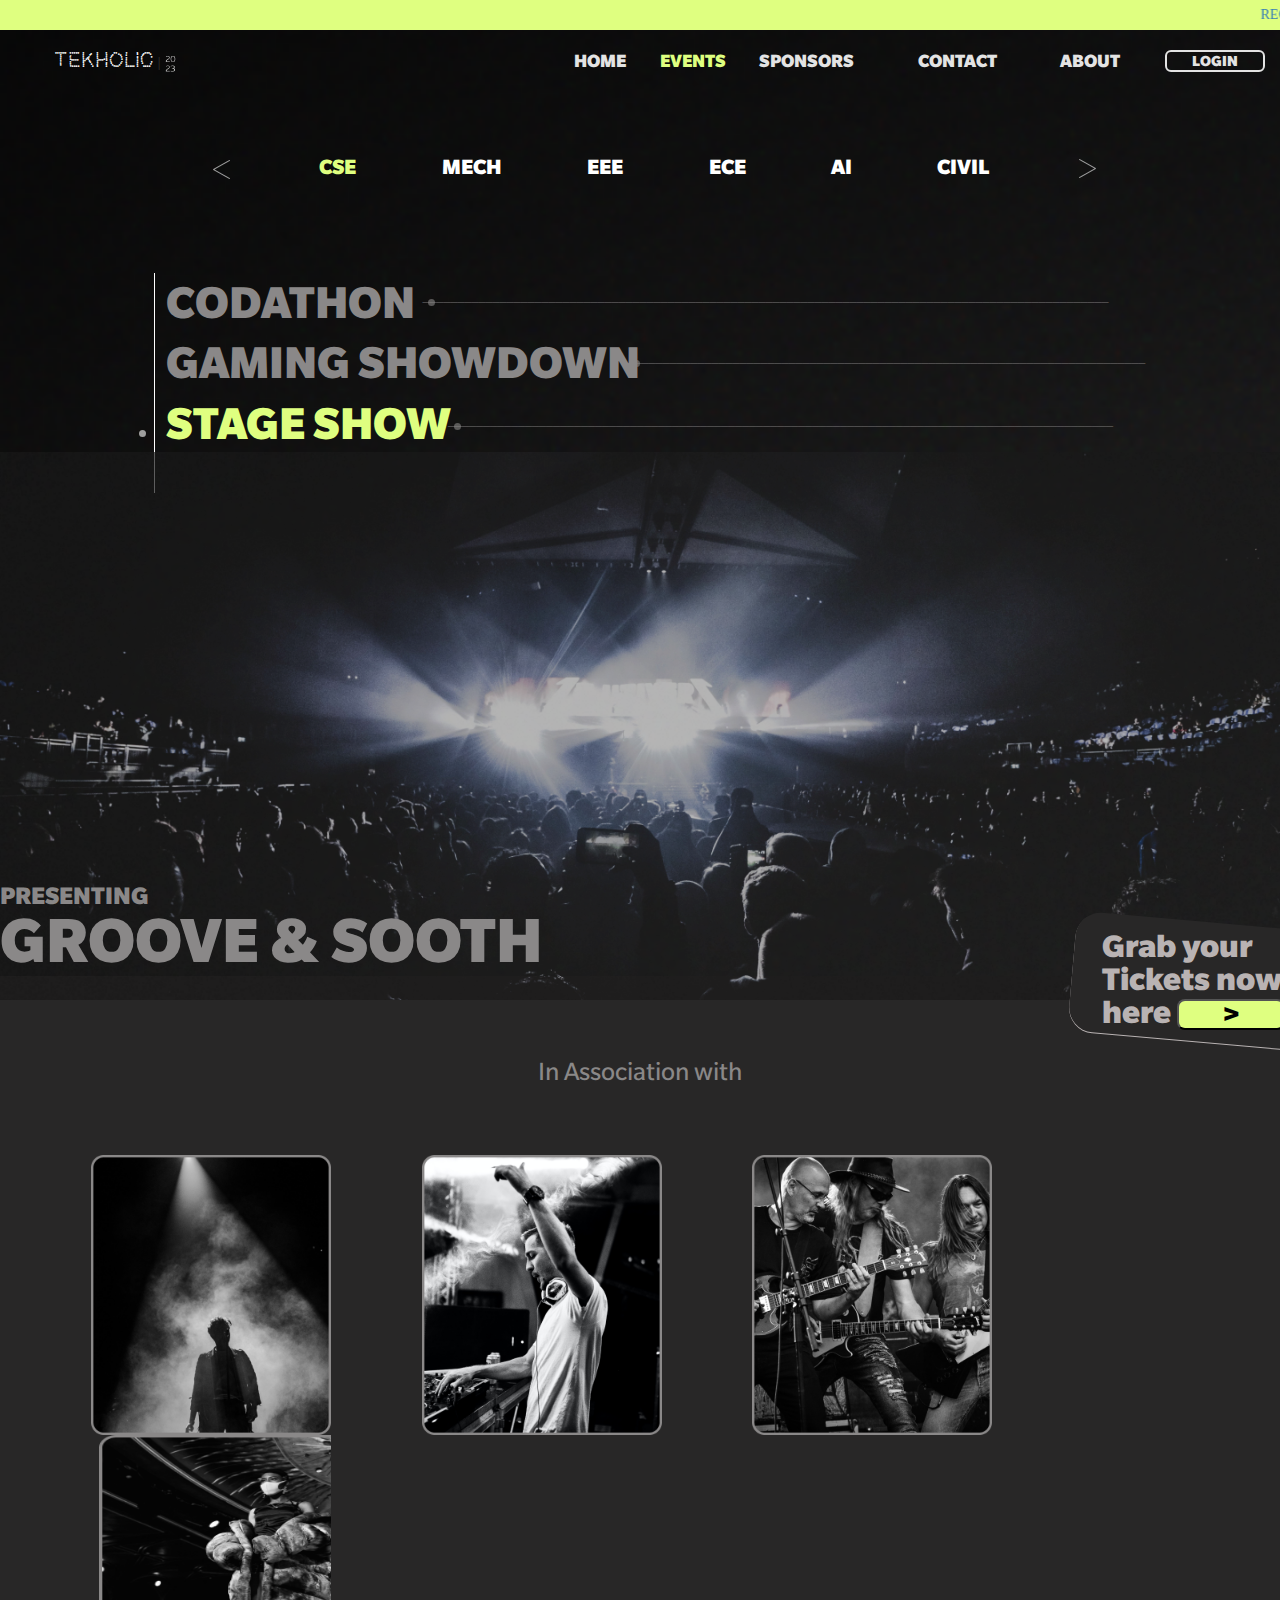
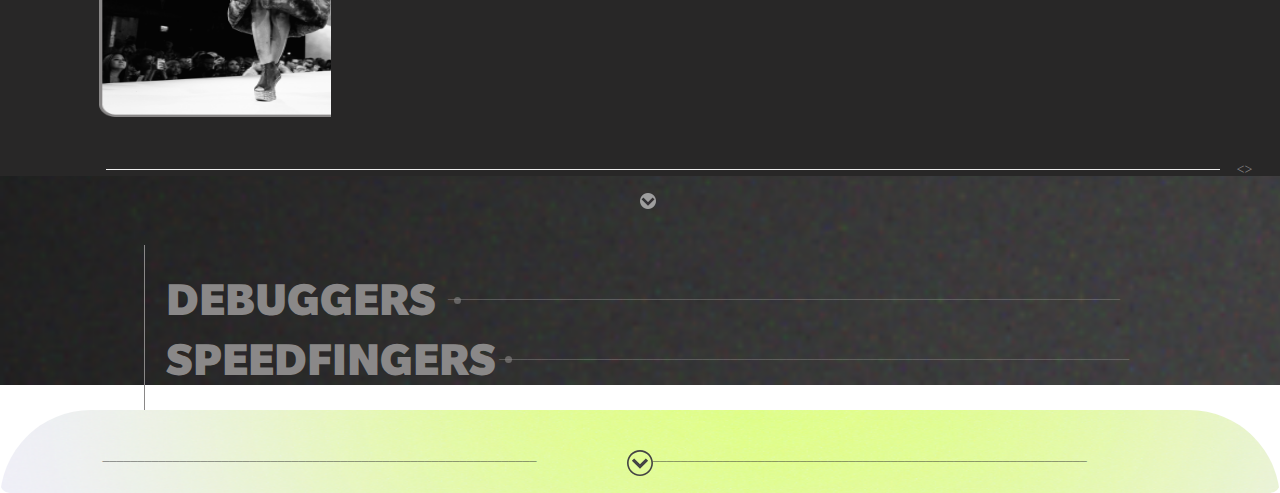
==== CSE.HTML @ 0b1e050f "code2canvas" ====
<!DOCTYPE html>
<html lang="en">

<head>
  <title>TEKHOLIC</title>
  <link rel="icon" type="image/x-icon" href="Icons/2333.png">
  <meta charset="utf-8">
  <meta name="viewport" content="width=device-width, initial-scale=1">
  <link rel="stylesheet" href="https://maxcdn.bootstrapcdn.com/bootstrap/3.4.1/css/bootstrap.min.css">
  <script src="https://ajax.googleapis.com/ajax/libs/jquery/3.6.4/jquery.min.js"></script>
  <script src="https://maxcdn.bootstrapcdn.com/bootstrap/3.4.1/js/bootstrap.min.js"></script>
  <link href="https://cdn.jsdelivr.net/npm/bootstrap@5.3.0/dist/css/bootstrap.min.css" rel="stylesheet"
    integrity="sha384-9ndCyUaIbzAi2FUVXJi0CjmCapSmO7SnpJef0486qhLnuZ2cdeRhO02iuK6FUUVM" crossorigin="anonymous">
  <script src="https://cdn.jsdelivr.net/npm/bootstrap@5.3.0/dist/js/bootstrap.bundle.min.js"
    integrity="sha384-geWF76RCwLtnZ8qwWowPQNguL3RmwHVBC9FhGdlKrxdiJJigb/j/68SIy3Te4Bkz"
    crossorigin="anonymous"></script>
  <link rel="stylesheet" href="style.css" type="text/css">
  <link rel="stylesheet" href="https://www.fontsaddict.com/fontface/american-captain.ttf">
  <link rel="stylesheet" href="https://maxcdn.bootstrapcdn.com/bootstrap/3.4.1/css/bootstrap.min.css">
  <script src="https://ajax.googleapis.com/ajax/libs/jquery/3.7.1/jquery.min.js"></script>
  <script src="https://maxcdn.bootstrapcdn.com/bootstrap/3.4.1/js/bootstrap.min.js"></script>
</head>

<body class="cse-bg">
  <div>
    <marquee onclick = "window.location.href='uc.html';" style="width: 100%; background-color: #dfff80; height: 30px;">
      <div style="margin-top: 5px;">
        <a style="margin-left: 30px;">REGISTER</a>
        <a style="margin-left: 15px;">&nearr;</a>
        <a style="margin-left: 30px;">REGISTER</a>
        <a style="margin-left: 15px;">&nearr;</a>
        <a style="margin-left: 30px;">REGISTER</a>
        <a style="margin-left: 15px;">&nearr;</a>
        <a style="margin-left: 30px;">REGISTER</a>
        <a style="margin-left: 15px;">&nearr;</a>
        <a style="margin-left: 30px;">REGISTER</a>
        <a style="margin-left: 15px;">&nearr;</a>
        <a style="margin-left: 30px;">REGISTER</a>
        <a style="margin-left: 15px;">&nearr;</a>
        <a style="margin-left: 30px;">REGISTER</a>
        <a style="margin-left: 15px;">&nearr;</a>
        <a style="margin-left: 30px;">REGISTER</a>
        <a style="margin-left: 15px;">&nearr;</a>
        <a style="margin-left: 30px;">REGISTER</a>
        <a style="margin-left: 15px;">&nearr;</a>
        <a style="margin-left: 30px;">REGISTER</a>
        <a style="margin-left: 15px;">&nearr;</a>
        <a style="margin-left: 30px;">REGISTER</a>
        <a style="margin-left: 15px;">&nearr;</a>
        <a style="margin-left: 30px;">REGISTER</a>
        <a style="margin-left: 15px;">&nearr;</a>
        <a style="margin-left: 30px;">REGISTER</a>
        <a style="margin-left: 15px;">&nearr;</a>
        <a style="margin-left: 30px;">REGISTER</a>
        <a style="margin-left: 15px;">&nearr;</a>
        <a style="margin-left: 30px;">REGISTER<a>
            <a style="margin-left: 15px;">&nearr;<a>
                <a style="margin-left: 30px;">REGISTER</a>
                <a style="margin-left: 15px;">&nearr;</a>
                <a style="margin-left: 30px;">REGISTER</a>
                <a style="margin-left: 15px;">&nearr;</a>
                <a style="margin-left: 30px;">REGISTER</a>
                <a style="margin-left: 15px;">&nearr;</a>
                <a style="margin-left: 30px;">REGISTER</a>
                <a style="margin-left: 15px;">&nearr;</a>
                <a style="margin-left: 30px;">REGISTER</a>
                <a style="margin-left: 15px;">&nearr;</a>
                <a style="margin-left: 30px;">REGISTER</a>
                <a style="margin-left: 15px;">&nearr;</a>
                <a style="margin-left: 30px;">REGISTER</a>
                <a style="margin-left: 15px;">&nearr;</a>
                <a style="margin-left: 30px;">REGISTER</a>
                <a style="margin-left: 15px;">&nearr;</a>
                <a style="margin-left: 30px;">REGISTER</a>
                <a style="margin-left: 15px;">&nearr;</a>
                <a style="margin-left: 30px;">REGISTER</a>
                <a style="margin-left: 15px;">&nearr;</a>
                <a style="margin-left: 30px;">REGISTER</a>
                <a style="margin-left: 15px;">&nearr;</a>
                <a style="margin-left: 30px;">REGISTER</a>
                <a style="margin-left: 15px;">&nearr;</a>
                <a style="margin-left: 30px;">REGISTER</a>
                <a style="margin-left: 15px;">&nearr;</a>
                <a style="margin-left: 30px;">REGISTER</a>
                <a style="margin-left: 15px;">&nearr;</a>
                <a style="margin-left: 30px;">REGISTER</a>
                <a style="margin-left: 15px;">&nearr;</a>
                <a style="margin-left: 30px;">REGISTER</a>
                <a style="margin-left: 15px;">&nearr;</a>
                <a style="margin-left: 30px;">REGISTER</a>
                <a style="margin-left: 15px;">&nearr;</a>
                <a style="margin-left: 30px;">REGISTER</a>
                <a style="margin-left: 15px;">&nearr;</a>
                <a style="margin-left: 30px;">REGISTER</a>
                <a style="margin-left: 15px;">&nearr;</a>
                <a style="margin-left: 30px;">REGISTER</a>
                <a style="margin-left: 15px;">&nearr;</a>
                <a style="margin-left: 30px;">REGISTER</a>
                <a style="margin-left: 15px;">&nearr;</a>
                <a style="margin-left: 30px;">REGISTER</a>
                <a style="margin-left: 15px;">&nearr;</a>
                <a style="margin-left: 30px;">REGISTER</a>
                <a style="margin-left: 15px;">&nearr;</a>
                <a style="margin-left: 30px;">REGISTER</a>
                <a style="margin-left: 15px;">&nearr;</a>
                <a style="margin-left: 30px;">REGISTER</a>
                <a style="margin-left: 15px;">&nearr;</a>
                <a style="margin-left: 30px;">REGISTER</a>
                <a style="margin-left: 15px;">&nearr;</a>
                <a style="margin-left: 30px;">REGISTER</a>
                <a style="margin-left: 15px;">&nearr;</a>
                <a style="margin-left: 30px;">REGISTER</a>
                <a style="margin-left: 15px;">&nearr;</a>
                <a style="margin-left: 30px;">REGISTER<a>
                    <a style="margin-left: 15px;">&nearr;</a>
                    <a style="margin-left: 30px;">REGISTER</a>
                    <a style="margin-left: 15px;">&nearr;</a>
                    <a style="margin-left: 30px;">REGISTER</a>
                    <a style="margin-left: 15px;">&nearr;</a>
                    <a style="margin-left: 30px;">REGISTER</a>
                    <a style="margin-left: 15px;">&nearr;</a>
                    <a style="margin-left: 30px;">REGISTER</a>
                    <a style="margin-left: 15px;">&nearr;</a>
                    <a style="margin-left: 30px;">REGISTER</a>
                    <a style="margin-left: 15px;">&nearr;</a>
                    <a style="margin-left: 30px;">REGISTER</a>
                    <a style="margin-left: 15px;">&nearr;</a>
                    <a style="margin-left: 30px;">REGISTER</a>
                    <a style="margin-left: 15px;">&nearr;</a>
                    <a style="margin-left: 30px;">REGISTER</a>
                    <a style="margin-left: 15px;">&nearr;</a>
                    <a style="margin-left: 30px;">REGISTER</a>
                    <a style="margin-left: 15px;">&nearr;</a>
                    <a style="margin-left: 30px;">REGISTER</a>
                    <a style="margin-left: 15px;">&nearr;</a>
                    <a style="margin-left: 30px;">REGISTER</a>
                    <a style="margin-left: 15px;">&nearr;</a>
                    <a style="margin-left: 30px;">REGISTER</a>
                    <a style="margin-left: 15px;">&nearr;</a>
                    <a style="margin-left: 30px;">REGISTER</a>
                    <a style="margin-left: 15px;">&nearr;</a>
                    <a style="margin-left: 30px;">REGISTER</a>
                    <a style="margin-left: 15px;">&nearr;</a>
                    <a style="margin-left: 30px;">REGISTER</a>
                    <a style="margin-left: 15px;">&nearr;</a>
                    <a style="margin-left: 30px;">REGISTER</a>
                    <a style="margin-left: 15px;">&nearr;</a>
                    <a style="margin-left: 30px;">REGISTER</a>
                    <a style="margin-left: 15px;">&nearr;</a>
                    <a style="margin-left: 30px;">REGISTER</a>
                    <a style="margin-left: 15px;">&nearr;</a>
                    <a style="margin-left: 30px;">REGISTER</a>
                    <a style="margin-left: 15px;">&nearr;</a>
                    <a style="margin-left: 30px;">REGISTER</a>
                    <a style="margin-left: 15px;">&nearr;</a>
                    <a style="margin-left: 30px;">REGISTER</a>
                    <a style="margin-left: 15px;">&nearr;</a>
                    <a style="margin-left: 30px;">REGISTER</a>
                    <a style="margin-left: 15px;">&nearr;</a>
                    <a style="margin-left: 30px;">REGISTER</a>
                    <a style="margin-left: 15px;">&nearr;</a>
                    <a style="margin-left: 30px;">REGISTER</a>
                    <a style="margin-left: 15px;">&nearr;</a>
                    <a style="margin-left: 30px;">REGISTER</a>
                    <a style="margin-left: 15px;">&nearr;</a>
                    <a style="margin-left: 30px;">REGISTER</a>
                    <a style="margin-left: 15px;">&nearr;</a>
                    <a style="margin-left: 30px;">REGISTER</a>
                    <a style="margin-left: 15px;">&nearr;</a>
                    <a style="margin-left: 30px;">REGISTER</a>
                    <a style="margin-left: 15px;">&nearr;</a>
                    <a style="margin-left: 30px;">REGISTER</a>
                    <a style="margin-left: 15px;">&nearr;</a>
                    <a style="margin-left: 30px;">REGISTER</a>
                    <a style="margin-left: 15px;">&nearr;</a>
                    <a style="margin-left: 30px;">REGISTER</a>
                    <a style="margin-left: 15px;">&nearr;</a>
                    <a style="margin-left: 30px;">REGISTER</a>
                    <a style="margin-left: 15px;">&nearr;</a>
                    <a style="margin-left: 30px;">REGISTER</a>
                    <a style="margin-left: 15px;">&nearr;</a>
                    <a style="margin-left: 30px;">REGISTER</a>
                    <a style="margin-left: 15px;">&nearr;</a>
                    <a style="margin-left: 30px;">REGISTER</a>
                    <a style="margin-left: 15px;">&nearr;</a>
                    <a style="margin-left: 30px;">REGISTER</a>
                    <a style="margin-left: 15px;">&nearr;</a>
                    <a style="margin-left: 30px;">REGISTER</a>
                    <a style="margin-left: 15px;">&nearr;</a>
                    <a style="margin-left: 30px;">REGISTER</a>
                    <a style="margin-left: 15px;">&nearr;</a>
                    <a style="margin-left: 30px;">REGISTER</a>
                    <a style="margin-left: 15px;">&nearr;</a>
                    <a style="margin-left: 30px;">REGISTER</a>
                    <a style="margin-left: 15px;">&nearr;</a>
                    <a style="margin-left: 30px;">REGISTER</a>
                    <a style="margin-left: 15px;">&nearr;</a>
                    <a style="margin-left: 30px;">REGISTER</a>
                    <a style="margin-left: 15px;">&nearr;</a>
                    <a style="margin-left: 30px;">REGISTER</a>
                    <a style="margin-left: 15px;">&nearr;</a>
                    <a style="margin-left: 30px;">REGISTER</a>
                    <a style="margin-left: 15px;">&nearr;</a>
                    <a style="margin-left: 30px;">REGISTER</a>
                    <a style="margin-left: 15px;">&nearr;</a>
                    <a style="margin-left: 30px;">REGISTER</a>
                    <a style="margin-left: 15px;">&nearr;</a>
                    <a style="margin-left: 30px;">REGISTER</a>
                    <a style="margin-left: 15px;">&nearr;</a>
    </marquee>
    <div>
      <div id="abc">
        <nav>
          <ul>
            <li><SPAN STYLE="border: 1px solid; border-radius: 6px; font-family: oneplus; padding-left: 25px; padding-top: 1px; border-width: 2px; padding-bottom: 1px; padding-right: 25px;"class="navyevents" href="#">LOGIN</SPAN></li>
          </ul>
          <div>
            <ul>
              <span style="font-family: DT; font-size: 20px; color: white;">TEKHOLIC</span>
              <span style="margin-right: 360px;">|<img src="Icons/2333.png"></span>
              <li><a class="navyevents" style="font-family: oneplus; font-size: 17px;" href="index.html">HOME</a></li>
              <li><span class="navyevents" style="font-family: oneplus; font-size: 17px;  color: #dfff80;"
                  href="#">EVENTS</span></li>
              <li><a class="navyevents" style="font-family: oneplus; font-size: 17px;" href="uc.html">SPONSORS</a></li>
              <li><a class="navyevents" style="font-family: oneplus; font-size: 17px;" href="uc.html">CONTACT</a></li>
              <li><a class="navyevents" style="font-family: oneplus; font-size: 17px;" href="uc.html">ABOUT</a></li>
            </ul>
          </div>
        </nav>
      </div>
    </div>
  </div>
  <div>
    <ul style="display: inline-block; margin-left: 10%; margin-right: 10%; margin-top: 55px; width: 80%;">
      <li class="list-dep"><img src="Icons/gt.png" onclick="index.html" style="transform: rotate(180deg);"></li>
      <li class="list-dep" style="color: #dfff80;">CSE</li>
      <li class="list-dep" onclick = "window.location.href='uc.html';">MECH</li>
      <li class="list-dep" onclick = "window.location.href='uc.html';">EEE</li>
      <li class="list-dep" onclick = "window.location.href='uc.html';">ECE</li>
      <li class="list-dep" onclick = "window.location.href='uc.html';">AI</li>
      <li class="list-dep" onclick = "window.location.href='uc.html';">CIVIL</li>
      <li class="list-dep"><img src="Icons/gt.png"></li>
    </ul>
    <span style="margin-left: -88%; position: absolute; margin-top: 175px; border-left: 1px solid white; height: 220px;"></span>
    <Li style="font-size: 22px; margin-top: 225px; opacity: .6; margin-left: 159px; color: white;"></Li>
    <ul style="margin-top: -190px;">
      <li class="list-ppd">CODATHON</li>
      <Li style=" color: #8A8888; font-size: 22px; margin-top: -48px; opacity: .6; margin-left: 35%;"></Li><span style=" color: #8A8888; margin-left: 33%; opacity: .6; z-index: 6; position: absolute; margin-top: -31px;"> __________________________________________________________________________________________________</span>
      <li class="list-ppd">GAMING SHOWDOWN</li>
      <Li style=" color: #8A8888; font-size: 22px; margin-top: -47px; opacity: .6; margin-left: 51%;"></Li><span style=" color: #8A8888; margin-left: 49%; opacity: .6; z-index: 6; position: absolute; margin-top: -31px;"> __________________________________________________________________________</span>
      <li class="list-ppd" style="color: #dfff80;">STAGE SHOW</li>
      <Li style=" color: #8A8888; font-size: 22px; margin-top: -45px; opacity: .6; margin-left: 37%;"></Li><span style=" color: #8A8888; margin-left: 35%; opacity: .6; z-index: 6; position: absolute; margin-top: -31px;"> _______________________________________________________________________________________________</span>
    </ul>
    <Img src="images/Rectangle 188.png" style="width: 100%; opacity: .7;">
      <ul style="list-style-type: none; color: #8A8888; margin-top: -119px; position: absolute;">
        <li style="font-family: oneplus; font-size: 23px; ">PRESENTING</li>
        <li style="font-family: oneplus; font-size: 60px; margin-top: -15px; ">GROOVE & SOOTH</li>
      </ul>
      <div style="margin-left: 75%; margin-top: 37%; color: #B9B3B3;">
        <H2 style="padding-bottom: 10px; padding-top: 10px; margin-top: -554px; position: absolute; margin-left: 112px; box-shadow: 0px 1px; height: 120px; border-radius: 25px 0px 0px 25px; width: 220px; padding-left: 16px; transform: rotate(5deg); background-color: #282727; border-right: 0px;"></H2>
        <H2 style="padding-bottom: 10px; padding-top: 10px; margin-top: -554px; position: absolute; font-size: 30px; margin-left: 126px; width: 205px; padding-left: 16px; font-family: oneplus;">Grab your Tickets now here <button onclick = "window.location.href='uc.html';" style="width: 108px; border-radius: 8px; color: black; background-color: #dfff80; font-size: 25px;">&gt;</button> </H2>
      </div>
      <div style="background-color: #282727; width: 100%; height: 800px; margin-top: -498px;"></div>
  </div>
  <h3 style="font-family: onepus; color: #8A8888; text-align: center; margin-top: -56%;">In Association with</h3>
  <div>
    <ul style="margin-top: 70px; margin-left: 4px;">
    <li style=" display: inline-block;">
        <img src="images/Rectangle 192.png" alt="Avatar" style="width:240px;     margin-left: 87px;">
    </li>
      <li  style=" display: inline-block;">
        <img src="images/Rectangle 193.png" alt="Avatar" style="width:240px;     margin-left: 87px;">
    </li>
      <li  style=" display: inline-block;">
          <img src="images/Rectangle 194.png" alt="Avatar" style="width:240px;     margin-left: 87px;">
      </li>
      <li  style=" display: inline-block;">
        <img src="images/Rectangle 195.png" alt="Avatar" style="width:232px; height: 282px; margin-left: 95px;">
    </li>
    </ul>
    <div style="display: flex;  color: #8A8888;">
      <hr style="margin-left: 106px; display: inline-block; width: 87%; margin-top: 42px;"><span style="margin-top: 33px; margin-left: 17px; display: inline-block;">&lt;&gt;</span>
    </div>
    <img src="Icons/down-angle-arrow-in-circular-filled-button (1).png" style="margin-left: 50%;">
    <span style="margin-left: -40%; position: absolute; margin-top: 55px; border-left: 1px solid #8A8888; height: 220px;"></span>
    <ul style="margin-top: 60px;">
      <li class="list-ppd">DEBUGGERS</li>
      <Li style=" color: #8A8888; font-size: 22px; margin-top: -48px; opacity: .6; margin-left: 37%;"></Li><span style=" color: #8A8888; margin-left: 35%; opacity: .6; z-index: 6; position: absolute; margin-top: -31px;"> ________________________________________________________________________________________________</span>
      <li class="list-ppd">SPEEDFINGERS</li>
      <Li style=" color: #8A8888; font-size: 22px; margin-top: -48px; opacity: .6; margin-left: 41%;"></Li><span style=" color: #8A8888; margin-left: 39%; opacity: .6; z-index: 6; position: absolute; margin-top: -31px;"> __________________________________________________________________________________________</span>
    </ul>
  </div>
</body>
<footer  id="hiddenDiv" style="position: absolute; z-index: 7; width: 100%; margin-top: 2%;">
  <img src="images/s-d.png" style="width: 100%; border-radius: 91px 91px 0px 0px; height: 275px;">
  <img src="Icons/chevron-circle-down-o.svg" id="toggleButton" onclick="toggleHiddenDiv()" style="display: block; z-index: 7; margin-left: auto; margin-right: auto; width: 2%; margin-top: -235px;">
  <span style="margin-left: 8%; opacity: .6; z-index: 6; position: absolute; margin-top: -30px;"> ______________________________________________________________</span>
  <span style="margin-left: 51%; opacity: .6; z-index: 6; position: absolute; margin-top: -30px;"> ______________________________________________________________</span>
  <h2 style="color: #3e3535db; font-family:alum; font-size: 50px; margin-top: 5px; text-align: center;">KEEP IN TOUCH</h2>
 <div style="margin-left: 370px; margin-top: 35px;" >
  <img src="Icons/email.png" style="display: inline-block; margin-left: 80px; ">
  <img src="Icons/instagram.png" style="display: inline-block; margin-left: 80px; ">
  <img src="Icons/facebook.png" style="display: inline-block; margin-left: 80px; ">
  <img src="Icons/twitter.png" style="display: inline-block; margin-left: 80px; ">
  <img src="Icons/youtube.png " style="display: inline-block; margin-left: 80px; margin-top: 15px;">
 </div>
  <h4 style="color: #3e3535db; font-family:alum; text-align: center; margin-top: 40px;">Privacy policy | Terms & Conditions</h4>
</footer>
<script>
  function toggleHiddenDiv() {
    var hiddenDiv = document.getElementById("hiddenDiv");
    var toggleButton = document.getElementById("toggleButton");
    
    if (hiddenDiv.style.height === "83px") {
      hiddenDiv.style.height = "275px"; // Set the full height of the div
      toggleButton.innerText = "Hide Div";
    } else {
      hiddenDiv.style.height = "83px"; // Set the initial height of the div
      toggleButton.innerText = "Show Div";
    }
  }
</script>
</html>
---- style.css ----
.navy {
    transition: color .2s;
    color: black;
}

.navy:hover {
    color: #dfff80;
}
.navyevents {
    transition: color .2s;
    color: #E3E3E3;
}

.navyevents:hover {
    color: #dfff80;
}

* {
    margin: 0;
    padding: 0;
    font-family: verdana;
}

#abc {
    width: 100%;
    background-image: url(img2.jpg);
    background-size: cover;
}

nav {
    width: 100%;
    height: 50px;
    line-height: 50px;
}

nav ul {
    float: right;
    margin-right: 15px;
}

nav ul li {
    list-style-type: none;
    display: inline-block;
    transition: 0.7s all;
}

nav ul li a {
    text-decoration: none;
    padding: 30px;
}
@font-face {
    font-family: 'ac';
    src: url(Fonts/american-captain/American\ Captain.ttf);
}

@font-face {
    font-family: 'DT';
    src: url(Fonts/dotness/dotness.ttf);
}

@font-face {
    font-family: 'oneplus';
    src: url(Fonts/one/SlateForOnePlus-Black.ttf);
}
@font-face {
    font-family: 'onepus';
    src: url(Fonts/one/SlateForOnePlus-Regular.ttf);
}
@font-face {
    font-family: 'alum';
    src: url(Fonts/AlumniSans-VariableFont_wght.ttf);
}

.boy {
    background-image: url(images/Screenshot\ \(64\).png);
    background-repeat: no-repeat;
    background-size: cover;
}
.cse-bg{
    background-image: url(images/Screenshot\ \(70\).png);
    background-repeat: no-repeat;
    background-size: cover;
}

.lidow {
    font-family: ac;
    font-size: 100px;
    display: inline-block;
    margin-left: 160px;
    margin-top: 60px;
}

.lid-plus {
    font-family: ac;
    font-size: 52px;
    display: inline-block;
    margin-left: -12px;
    margin-top: 53px;
    color: #dfff80;
}
.lid-cont-1 {
    font-family: ac;
    font-size: 25px;
    display: inline-block;
    margin-left: -105px;
    margin-top: 167px;
    color: #dfff80;

}
.lid-cont-2 {
    font-family: ac;
    font-size: 25px;
    display: inline-block;
    margin-left: -93px;
    margin-top: 167px;
    color: #dfff80;

}
.lid-cont-3 {
    font-family: ac;
    font-size: 25px;
    display: inline-block;
    margin-left: -55px;
    margin-top: 167px;
    color: #dfff80;

}
.lid-cont-4 {
    font-family: ac;
    font-size: 25px;
    display: inline-block;
    margin-left: -80px;
    margin-top: 167px;
    color: #dfff80;

}
.lid-cont-5 {
    font-family: ac;
    font-size: 25px;
    display: inline-block;
    margin-left: -90px;
    margin-top: 167px;
    color: #dfff80;

}

.line {
    height: 3px;
    width: 50px;
    background: green;
    position: relative; 
  }
  
  .line:after, 
  .line:before {
    content: '';
    position: absolute; 
    width: 10px;
    height: 10px;
    background: green; 
    top: 50%;
    transform: translateY(-50%);
    border-radius: 50%
  }
  
  .line:after {
    right: 0
  }
  .list-dep {
    transition: color .2s;
    color: #FFFFFF;
    display: inline-block;
    font-family: oneplus; 
    font-size: 20px;
    margin-left: 8%;
}

.list-dep:hover {
    color: #dfff80;
}
.list-ppd{
    margin-left: 13%;
    font-family: oneplus;
    list-style-type: none;
    color: #8A8888;
    font-size: 43px;
    margin-top: 15px;

}
.card {
    box-shadow: 0 4px 8px 0 rgba(0,0,0,0.2);
    transition: 0.3s;
    width: 40%;
  }
  #hiddenDiv {
    width: 200px;
    height: 83px; /* Set the height you want to initially show */
    position: relative;
    left: 50%;
    transform: translateX(-50%);
    transition: height 0.4s ease-in-out;
    overflow: hidden; /* Hide overflowing content */
    border-radius: 10px;
  }
  #button {
    position: relative;
    z-index: 2; /* Ensure button is above the hidden div */
  }
  #toggleButton {
    cursor: pointer;
    border-radius: 5px;
  }
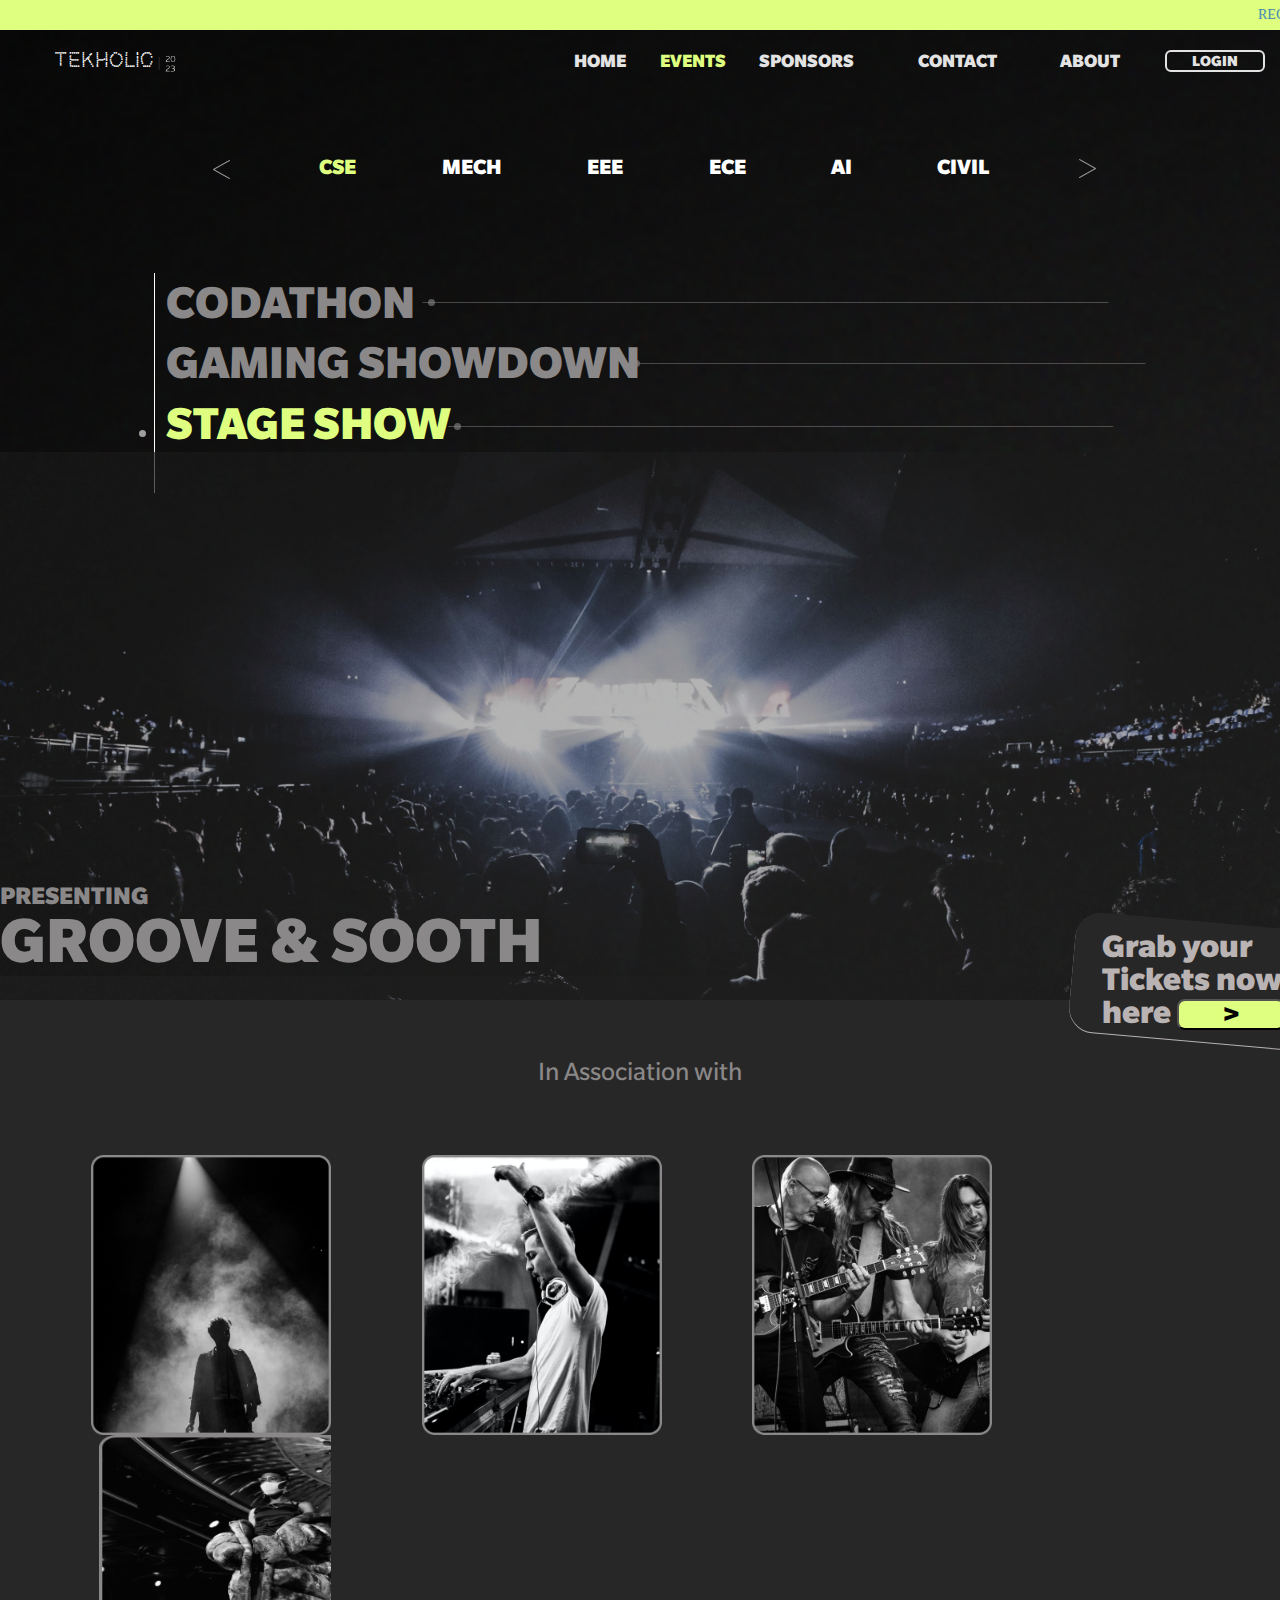
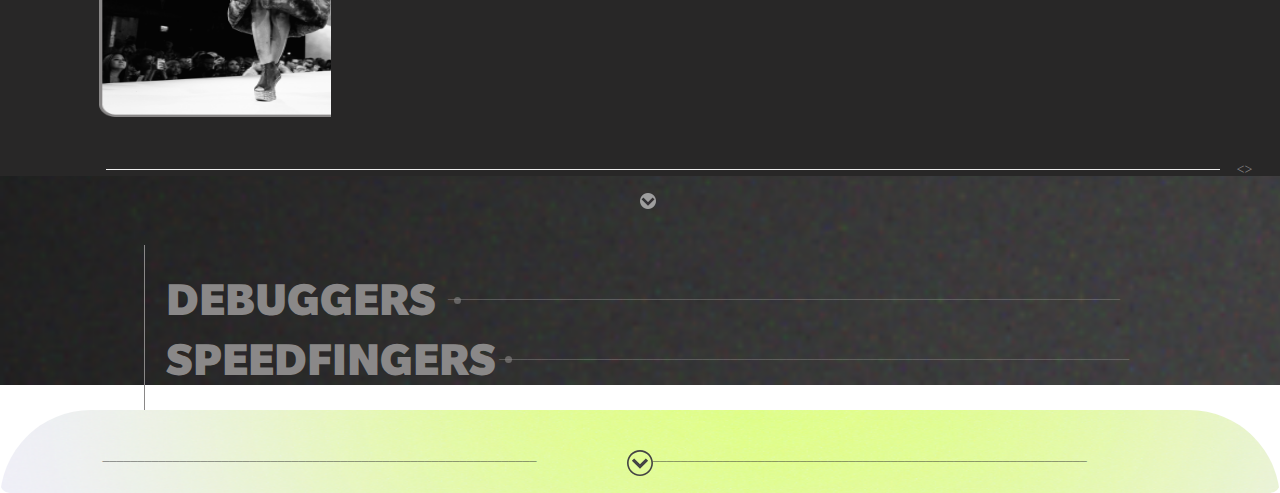
==== commit 6d7ed49a: "Update CSE.HTML" ====
--- a/CSE.HTML
+++ b/CSE.HTML
@@ -299,10 +299,10 @@
   <h2 style="color: #3e3535db; font-family:alum; font-size: 50px; margin-top: 5px; text-align: center;">KEEP IN TOUCH</h2>
  <div style="margin-left: 370px; margin-top: 35px;" >
   <img src="Icons/email.png" style="display: inline-block; margin-left: 80px; ">
-  <img src="Icons/instagram.png" style="display: inline-block; margin-left: 80px; ">
-  <img src="Icons/facebook.png" style="display: inline-block; margin-left: 80px; ">
+  <img src="Icons/instagram.png" onclick = "window.location.href='https://www.instagram.com/csevast?igsh=MXgxN3dxNTNmYTF1Ng==';" style="display: inline-block; margin-left: 80px; ">
+  <img src="Icons/facebook.png" onclick = "window.location.href='https://www.facebook.com/CSEVASTIANS/';" style="display: inline-block; margin-left: 80px; ">
   <img src="Icons/twitter.png" style="display: inline-block; margin-left: 80px; ">
-  <img src="Icons/youtube.png " style="display: inline-block; margin-left: 80px; margin-top: 15px;">
+  <img src="Icons/youtube.png " onclick = "window.location.href='https://www.youtube.com/live/P1hVOvFalOI?si=MZDoKH7ksv35Zwkn';" style="display: inline-block; margin-left: 80px; margin-top: 15px;">
  </div>
   <h4 style="color: #3e3535db; font-family:alum; text-align: center; margin-top: 40px;">Privacy policy | Terms & Conditions</h4>
 </footer>
@@ -320,4 +320,4 @@
     }
   }
 </script>
-</html>+</html>
